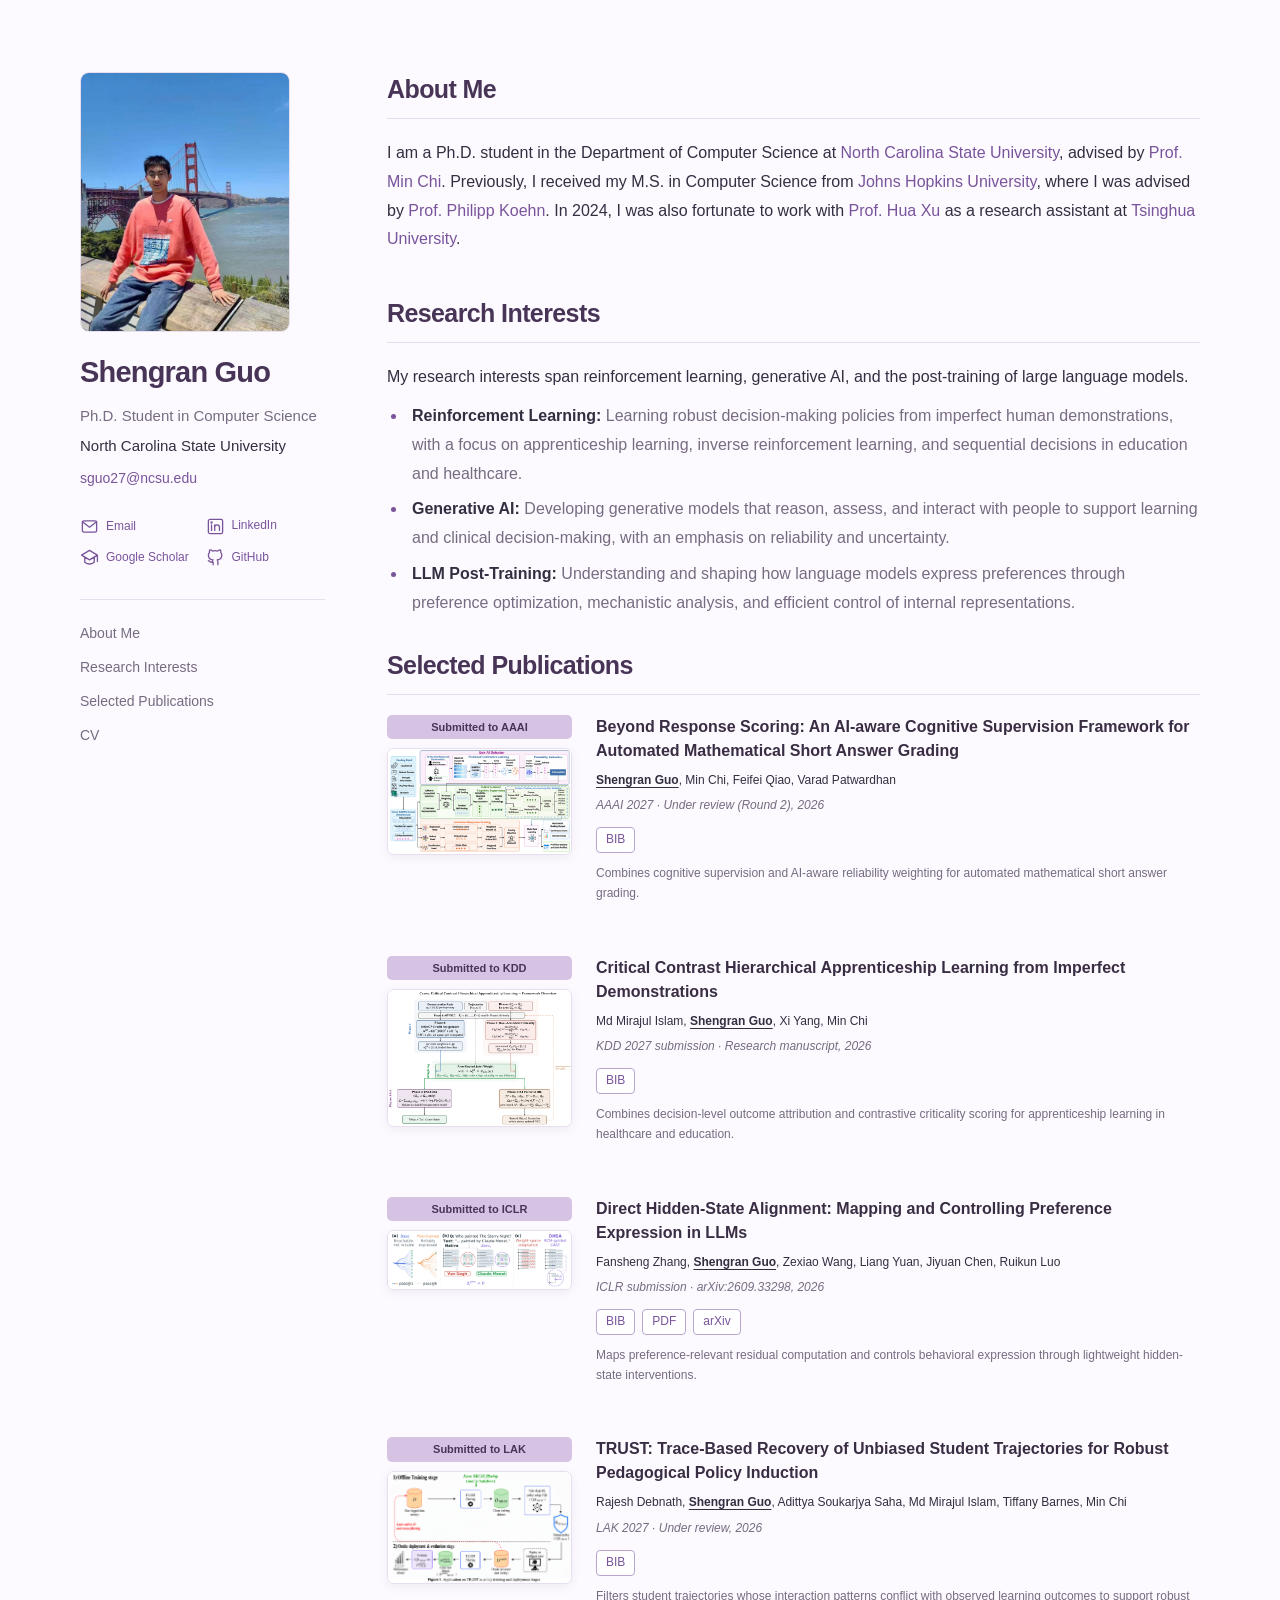
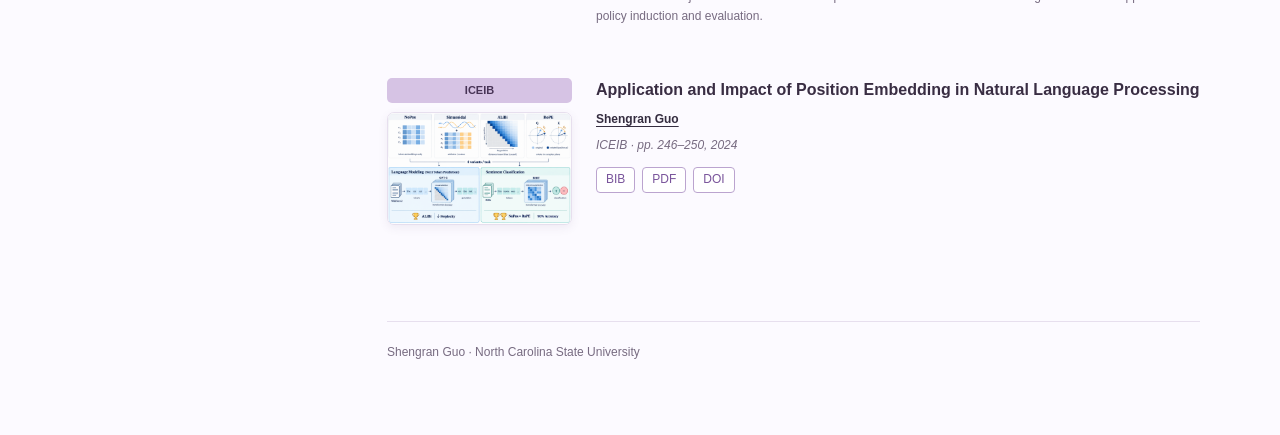
==== index.html @ 56483c33 "Add portrait and visible email to homepage and CV profile" ====
<!DOCTYPE html>
<html lang="en">
<head>
  <meta charset="UTF-8">
  <meta name="viewport" content="width=device-width, initial-scale=1">
  <meta name="description" content="Shengran Guo — Ph.D. student in Computer Science at North Carolina State University. Research in reinforcement learning, generative AI, and LLM post-training.">
  <title>Shengran Guo | NC State University</title>
  <link rel="canonical" href="https://guoshengran2022-ux.github.io/">
  <link rel="stylesheet" href="assets/style.css">
  <script src="assets/profile.js" defer></script>
</head>
<body>
  <a class="skip-link" href="#about">Skip to content</a>
  <div class="layout">
    <header class="profile">
      <img class="profile-photo" src="assets/shengran-guo.jpg" alt="Shengran Guo at the Golden Gate Bridge" width="210" height="260">
      <h1>Shengran Guo</h1>
      <p class="position">Ph.D. Student in Computer Science</p>
      <p class="affiliation"><a href="https://www.ncsu.edu/">North Carolina State University</a></p>
      <p class="profile-email"><a href="mailto:sguo27@ncsu.edu">sguo27@ncsu.edu</a></p>
      <div class="contacts" aria-label="Contact and academic profiles">
        <span class="contact pending" data-contact="email" aria-disabled="true" title="Email address to be added"><svg viewBox="0 0 24 24" aria-hidden="true"><rect x="3" y="5" width="18" height="14" rx="2"/><path d="m3 6 9 7 9-7"/></svg><span>Email</span></span>
        <span class="contact pending" data-contact="linkedin" aria-disabled="true" title="LinkedIn profile to be added"><svg viewBox="0 0 24 24" aria-hidden="true"><rect x="3" y="3" width="18" height="18" rx="2"/><path d="M7 10v7M11 17v-7m0 3c0-4 6-4 6 0v4"/><circle cx="7" cy="7" r=".65"/></svg><span>LinkedIn</span></span>
        <span class="contact pending" data-contact="scholar" aria-disabled="true" title="Google Scholar profile to be added"><svg viewBox="0 0 24 24" aria-hidden="true"><path d="m2 9 10-6 10 6-10 6L2 9Zm4 3v6c4 3 8 3 12 0v-6M22 9v8"/></svg><span>Google Scholar</span></span>
        <a class="contact" href="https://github.com/guoshengran2022-ux" aria-label="GitHub profile"><svg viewBox="0 0 24 24" aria-hidden="true"><path d="M9 21v-3c-4 1-4-2-6-2m12 5v-4c0-1-.3-1.8-1-2 3-.4 6-1.5 6-6 0-1.4-.5-2.5-1.4-3.4.2-.8.2-2-.3-3.1 0 0-1.1-.3-3.6 1.3a12 12 0 0 0-6.4 0C5.8 2.2 4.7 2.5 4.7 2.5c-.5 1.1-.5 2.3-.3 3.1C3.5 6.5 3 7.6 3 9c0 4.5 3 5.6 6 6-.7.2-1 1-1 2"/></svg><span>GitHub</span></a>
      </div>
      <nav aria-label="Main navigation"><a href="#about">About Me</a><a href="#research">Research Interests</a><a href="#publications">Selected Publications</a><a href="cv/">CV</a></nav>
    </header>
    <main id="main">
      <section id="about">
        <h2>About Me</h2>
        <p>I am a Ph.D. student in the Department of Computer Science at <a href="https://www.ncsu.edu/">North Carolina State University</a>, advised by <a href="https://csc.ncsu.edu/people/mchi/">Prof. Min Chi</a>.
        Previously, I received my M.S. in Computer Science from <a href="https://www.jhu.edu/">Johns Hopkins University</a>, where I was advised by <a href="https://engineering.jhu.edu/faculty/philipp-koehn/">Prof. Philipp Koehn</a>. In 2024, I was also fortunate to work with <a href="https://thu-xuhua.github.io/">Prof. Hua Xu</a> as a research assistant at <a href="https://www.tsinghua.edu.cn/en/">Tsinghua University</a>.</p>
      </section>
      <section id="research">
        <h2>Research Interests</h2>
        <p>My research interests span reinforcement learning, generative AI, and the post-training of large language models.</p>
        <ul class="research-list">
          <li><h3>Reinforcement Learning</h3><p>Learning robust decision-making policies from imperfect human demonstrations, with a focus on apprenticeship learning, inverse reinforcement learning, and sequential decisions in education and healthcare.</p></li>
          <li><h3>Generative AI</h3><p>Developing generative models that reason, assess, and interact with people to support learning and clinical decision-making, with an emphasis on reliability and uncertainty.</p></li>
          <li><h3>LLM Post-Training</h3><p>Understanding and shaping how language models express preferences through preference optimization, mechanistic analysis, and efficient control of internal representations.</p></li>
        </ul>
      </section>
      <section id="publications">
        <h2>Selected Publications</h2>
        <div id="publication-list" class="publications"><p class="empty-state">Publication details will be added soon.</p></div>
        <noscript><p>Please enable JavaScript to view the publication list.</p></noscript>
      </section>
      <footer>Shengran Guo · North Carolina State University</footer>
    </main>
  </div>
</body>
</html>
---- assets/style.css ----
:root{color-scheme:light;--ink:#273444;--muted:#647181;--blue:#17649a;--line:#e5e9ed;--accent:#c32128}*{box-sizing:border-box}html{scroll-behavior:smooth;scroll-padding-top:35px}body{margin:0;background:#fff;color:var(--ink);font:16px/1.8 -apple-system,BlinkMacSystemFont,"Segoe UI",Arial,sans-serif}a{color:var(--blue);text-decoration:none}a:hover{text-decoration:underline}a:focus-visible,summary:focus-visible{outline:3px solid var(--blue);outline-offset:5px}.layout{max-width:1100px;margin:72px auto;padding:0 40px;display:grid;grid-template-columns:250px minmax(0,1fr);gap:76px}.profile{align-self:start;position:sticky;top:54px}.wordmark{display:inline-block;font-size:44px;font-weight:750;letter-spacing:-3px;line-height:1.2;color:#25394b;margin-bottom:24px}.wordmark span{color:var(--accent)}.wordmark:hover{text-decoration:none}h1{font-size:29px;letter-spacing:-.8px;line-height:1.25;margin:0 0 14px;color:#1b3045}.position{font-size:15px;line-height:1.6;margin:0 0 6px;color:var(--muted)}.affiliation{font-size:15px;line-height:1.65;margin:0}.affiliation a{color:var(--ink)}.contacts{display:grid;grid-template-columns:1fr 1fr;gap:10px 6px;margin:26px 0 30px}.contact{display:flex;align-items:center;gap:7px;font-size:12px;white-space:nowrap}.contact svg{width:19px;height:19px;flex-shrink:0;fill:none;stroke:currentColor;stroke-width:1.65;stroke-linecap:round;stroke-linejoin:round}.pending{color:#77838e;cursor:default}nav{border-top:1px solid var(--line);padding-top:21px;display:grid;gap:9px}nav a{font-size:14px;color:var(--muted)}nav a:hover{color:var(--blue)}section{margin-bottom:42px;scroll-margin-top:36px}h2{font-size:25px;line-height:1.4;font-weight:650;letter-spacing:-.6px;color:#1b3045;margin:0 0 20px;padding-bottom:11px;border-bottom:1px solid var(--line)}p{margin:0 0 16px}.research-list{padding-left:20px;margin:22px 0 0}.research-list li{padding-left:5px;margin-bottom:16px}.research-list li::marker{color:var(--blue)}h3{font-size:16px;line-height:1.6;margin:0;font-weight:650}.research-list p{font-size:15px;color:var(--muted);margin:3px 0 0}.publication{display:grid;grid-template-columns:175px minmax(0,1fr);gap:22px;padding:23px 0;border-bottom:1px solid var(--line)}.publication:first-child{padding-top:0}.paper-visual{position:relative;align-self:start}.paper-visual img{width:100%;height:125px;object-fit:contain;border:1px solid var(--line);border-radius:5px;background:#fff}.venue-badge{display:inline-block;font-size:11px;font-weight:700;color:var(--blue);background:#edf5fa;border-radius:3px;padding:2px 8px;margin-bottom:8px}.paper-title{font-size:17px;line-height:1.5;margin:0 0 7px;font-weight:650}.authors,.venue{font-size:13px;line-height:1.7;margin:0 0 5px}.venue{color:var(--muted);font-style:italic}.paper-links{display:flex;flex-wrap:wrap;gap:7px;margin-top:10px}.paper-links a,.paper-details summary{font-size:12px;border:1px solid #b8cad8;border-radius:4px;padding:1px 9px;color:var(--blue);cursor:pointer;list-style:none}.paper-links a:hover{background:#edf5fa;text-decoration:none}.paper-details{margin-top:9px}.paper-details summary{display:inline-block}.paper-details pre{font:12px/1.6 monospace;background:#f5f7f9;padding:14px;white-space:pre-wrap;overflow-wrap:anywhere}.paper-abstract{font-size:14px;margin-top:12px}.empty-state{color:var(--muted);font-size:14px}footer{font-size:12px;color:var(--muted);border-top:1px solid var(--line);padding-top:20px;margin-top:60px}.skip-link{position:absolute;left:12px;top:-100px;background:white;padding:8px;z-index:1}.skip-link:focus{top:12px}@media(max-width:850px){.layout{gap:38px;padding:0 28px;grid-template-columns:220px minmax(0,1fr)}.publication{grid-template-columns:1fr}.paper-visual{max-width:250px}}@media(max-width:640px){.layout{display:block;margin:32px auto;padding:0 24px}.profile{position:static;margin-bottom:38px}.wordmark{margin-bottom:14px;font-size:36px}h1{font-size:30px}.contacts{display:flex;flex-wrap:wrap;gap:16px;margin:21px 0}nav{display:flex;flex-wrap:wrap;gap:8px 20px;padding-top:17px}h2{font-size:23px}section{margin-bottom:34px}.publication{grid-template-columns:1fr}.paper-visual{max-width:100%}.paper-visual img{height:auto;max-height:210px}footer{margin-top:42px}}@media(prefers-reduced-motion:reduce){html{scroll-behavior:auto}}

/* Soft lavender palette and compact academic layout. */
:root{--ink:#352d40;--muted:#776b81;--blue:#79549b;--line:#e7dfee;--accent:#a17bbe}
body{background:#fcfaff}.wordmark,h1,h2{color:#483456}.wordmark span{color:#ad88c6}
.layout{max-width:1200px;grid-template-columns:245px minmax(0,1fr);gap:62px}
#research>p{margin-bottom:10px}.research-list{margin-top:8px}.research-list li{margin-bottom:7px}.research-list h3,.research-list p{display:inline;font-size:16px;line-height:1.8}.research-list h3::after{content:': ';}.research-list p{margin:0}#research{margin-bottom:30px}
.publication{grid-template-columns:185px minmax(0,1fr);gap:24px;padding:26px 0;border-bottom:0}
.venue-badge{display:block;text-align:center;background:#d6c3e4;color:#483456;margin-bottom:9px;padding:3px 7px;border-radius:5px;font-size:11px;line-height:1.7}
.paper-visual img{height:auto;aspect-ratio:12/7;border:1px solid #e7dfee;border-radius:7px;box-shadow:0 3px 10px #59416f14;background:#f2edf8}
.paper-title{font-size:16px;color:#392d43}.paper-title a{color:inherit}.authors{font-size:12px}.authors strong{text-decoration:underline;text-underline-offset:3px}.venue{font-size:12px}.paper-summary{font-size:12px;line-height:1.65;color:var(--muted);margin:9px 0 0}.paper-links a,.paper-details summary{border-color:#bba4cf;background:#fff}.paper-links a:hover{background:#efe6f6}.paper-details pre{background:#f2edf8}.paper-details summary{font-size:11px}
@media(max-width:850px){.layout{grid-template-columns:210px minmax(0,1fr);gap:32px}.publication{grid-template-columns:1fr}.paper-visual{width:185px}}
@media(max-width:640px){.layout{display:block}.publication{grid-template-columns:1fr;gap:15px}.paper-visual{width:min(260px,100%)}.research-list li{margin-bottom:8px}}

/* Preserve complete paper figures regardless of their aspect ratio. */
.paper-visual img{aspect-ratio:auto;height:auto;max-height:none;object-fit:contain;background:#fff}
.paper-visual{max-width:100%}

/* Keep publication actions on one shared row. */
.paper-links{flex-wrap:nowrap;align-items:center;gap:7px;overflow-x:auto;padding:2px 0}
.paper-links a,.bib-button{flex:none;white-space:nowrap;font:12px/1.8 -apple-system,BlinkMacSystemFont,"Segoe UI",Arial,sans-serif;border:1px solid #bba4cf;border-radius:4px;padding:1px 9px;color:var(--blue);background:#fff;cursor:pointer}
.bib-button:hover{background:#efe6f6}.bib-button:focus-visible{outline:3px solid var(--blue);outline-offset:3px}
.bibtex-panel{font:12px/1.6 monospace;background:#f2edf8;padding:14px;white-space:pre-wrap;overflow-wrap:anywhere;margin:10px 0}

.email-toggle{border:0;background:none;padding:0;color:var(--blue);font-family:inherit;text-align:left;cursor:pointer}
.email-toggle:hover{text-decoration:underline}.email-toggle:focus-visible{outline:3px solid var(--blue);outline-offset:4px}
.email-panel{margin:-12px 0 24px;padding:12px;border:1px solid var(--line);border-radius:6px;background:#f2edf8;font-size:13px;overflow-wrap:anywhere}
.email-panel>a:first-child{display:block;margin-bottom:8px;user-select:all}
.email-panel button{font:inherit;color:var(--blue);background:white;border:1px solid #bba4cf;border-radius:4px;padding:2px 8px;margin-right:10px;cursor:pointer}
.email-panel [role=status]{display:block;font-size:12px;margin-top:5px}

.cv-page .layout{max-width:1400px;grid-template-columns:245px minmax(0,1fr)}
.cv-heading{display:flex;align-items:center;justify-content:space-between;gap:20px;border-bottom:1px solid var(--line);margin-bottom:16px;padding-bottom:12px}
.cv-heading h2{border:0;margin:0;padding:0}.cv-download{border:1px solid #bba4cf;border-radius:4px;padding:4px 12px;font-size:13px;white-space:nowrap;background:#fff}.cv-open{font-size:13px}
.cv-document{display:block;width:100%;height:1100px;height:85vh;min-height:600px;border:1px solid var(--line);border-radius:5px;background:#fff}
nav [aria-current=page]{color:var(--blue);font-weight:650}
@media(max-width:850px){.cv-page .layout{grid-template-columns:210px minmax(0,1fr)}}
@media(max-width:640px){.cv-page .layout{display:block}.cv-document{min-height:500px;height:75vh}}

.profile-photo{display:block;width:210px;height:260px;max-width:100%;object-fit:cover;object-position:50% 53%;border-radius:9px;margin:0 0 22px;border:1px solid var(--line)}
.profile-email{font-size:14px;margin:8px 0 0;line-height:1.6}
@media(max-width:640px){.profile-photo{width:180px;height:220px;margin-bottom:18px}}
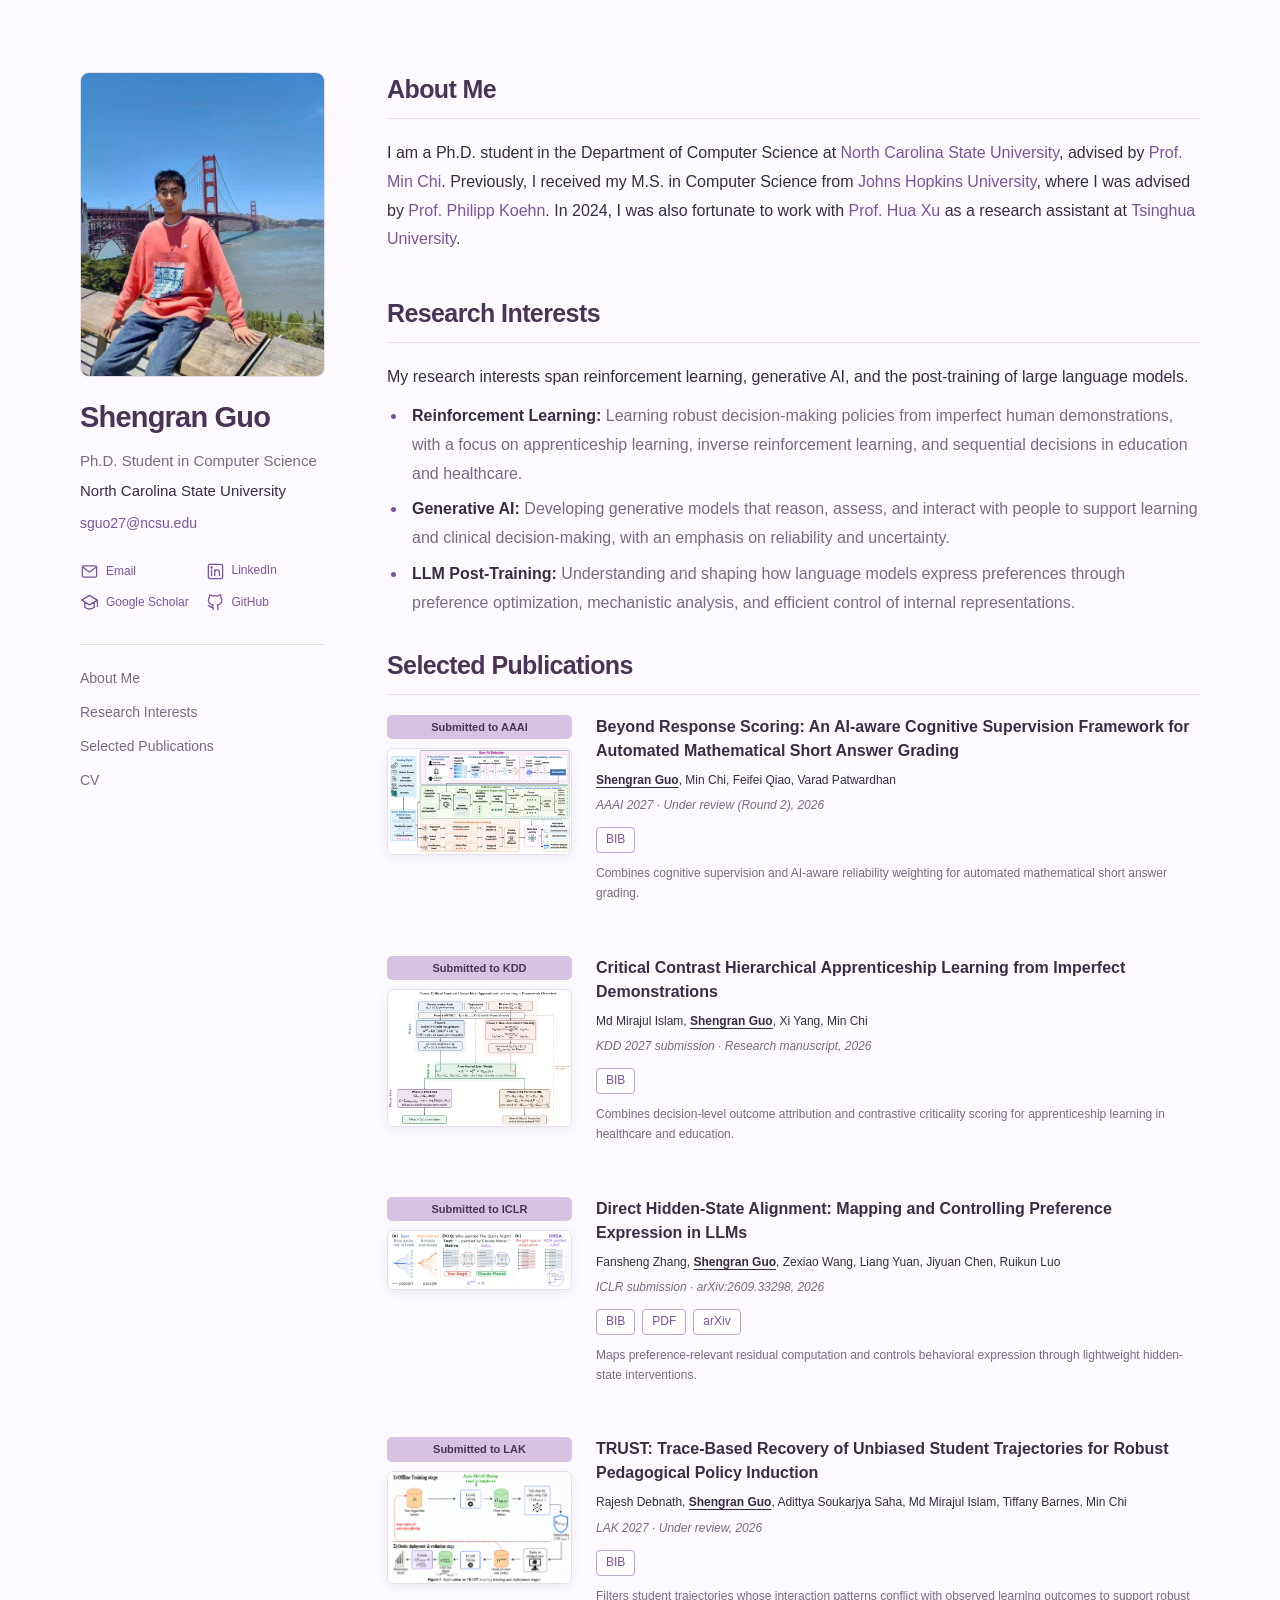
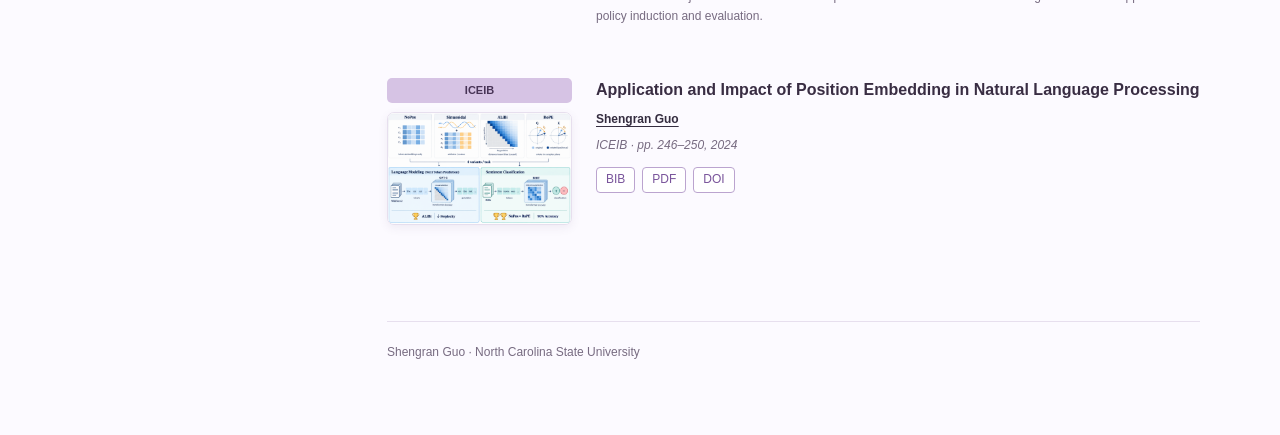
==== commit 6a24776c: "Enlarge profile portrait on homepage and CV" ====
--- a/index.html
+++ b/index.html
@@ -13,7 +13,7 @@
   <a class="skip-link" href="#about">Skip to content</a>
   <div class="layout">
     <header class="profile">
-      <img class="profile-photo" src="assets/shengran-guo.jpg" alt="Shengran Guo at the Golden Gate Bridge" width="210" height="260">
+      <img class="profile-photo" src="assets/shengran-guo.jpg" alt="Shengran Guo at the Golden Gate Bridge" width="245" height="305">
       <h1>Shengran Guo</h1>
       <p class="position">Ph.D. Student in Computer Science</p>
       <p class="affiliation"><a href="https://www.ncsu.edu/">North Carolina State University</a></p>
--- a/assets/style.css
+++ b/assets/style.css
@@ -37,6 +37,6 @@
 @media(max-width:850px){.cv-page .layout{grid-template-columns:210px minmax(0,1fr)}}
 @media(max-width:640px){.cv-page .layout{display:block}.cv-document{min-height:500px;height:75vh}}
 
-.profile-photo{display:block;width:210px;height:260px;max-width:100%;object-fit:cover;object-position:50% 53%;border-radius:9px;margin:0 0 22px;border:1px solid var(--line)}
+.profile-photo{display:block;width:245px;height:305px;max-width:100%;object-fit:cover;object-position:50% 53%;border-radius:9px;margin:0 0 22px;border:1px solid var(--line)}
 .profile-email{font-size:14px;margin:8px 0 0;line-height:1.6}
-@media(max-width:640px){.profile-photo{width:180px;height:220px;margin-bottom:18px}}
+@media(max-width:640px){.profile-photo{width:220px;height:275px;margin-bottom:18px}}
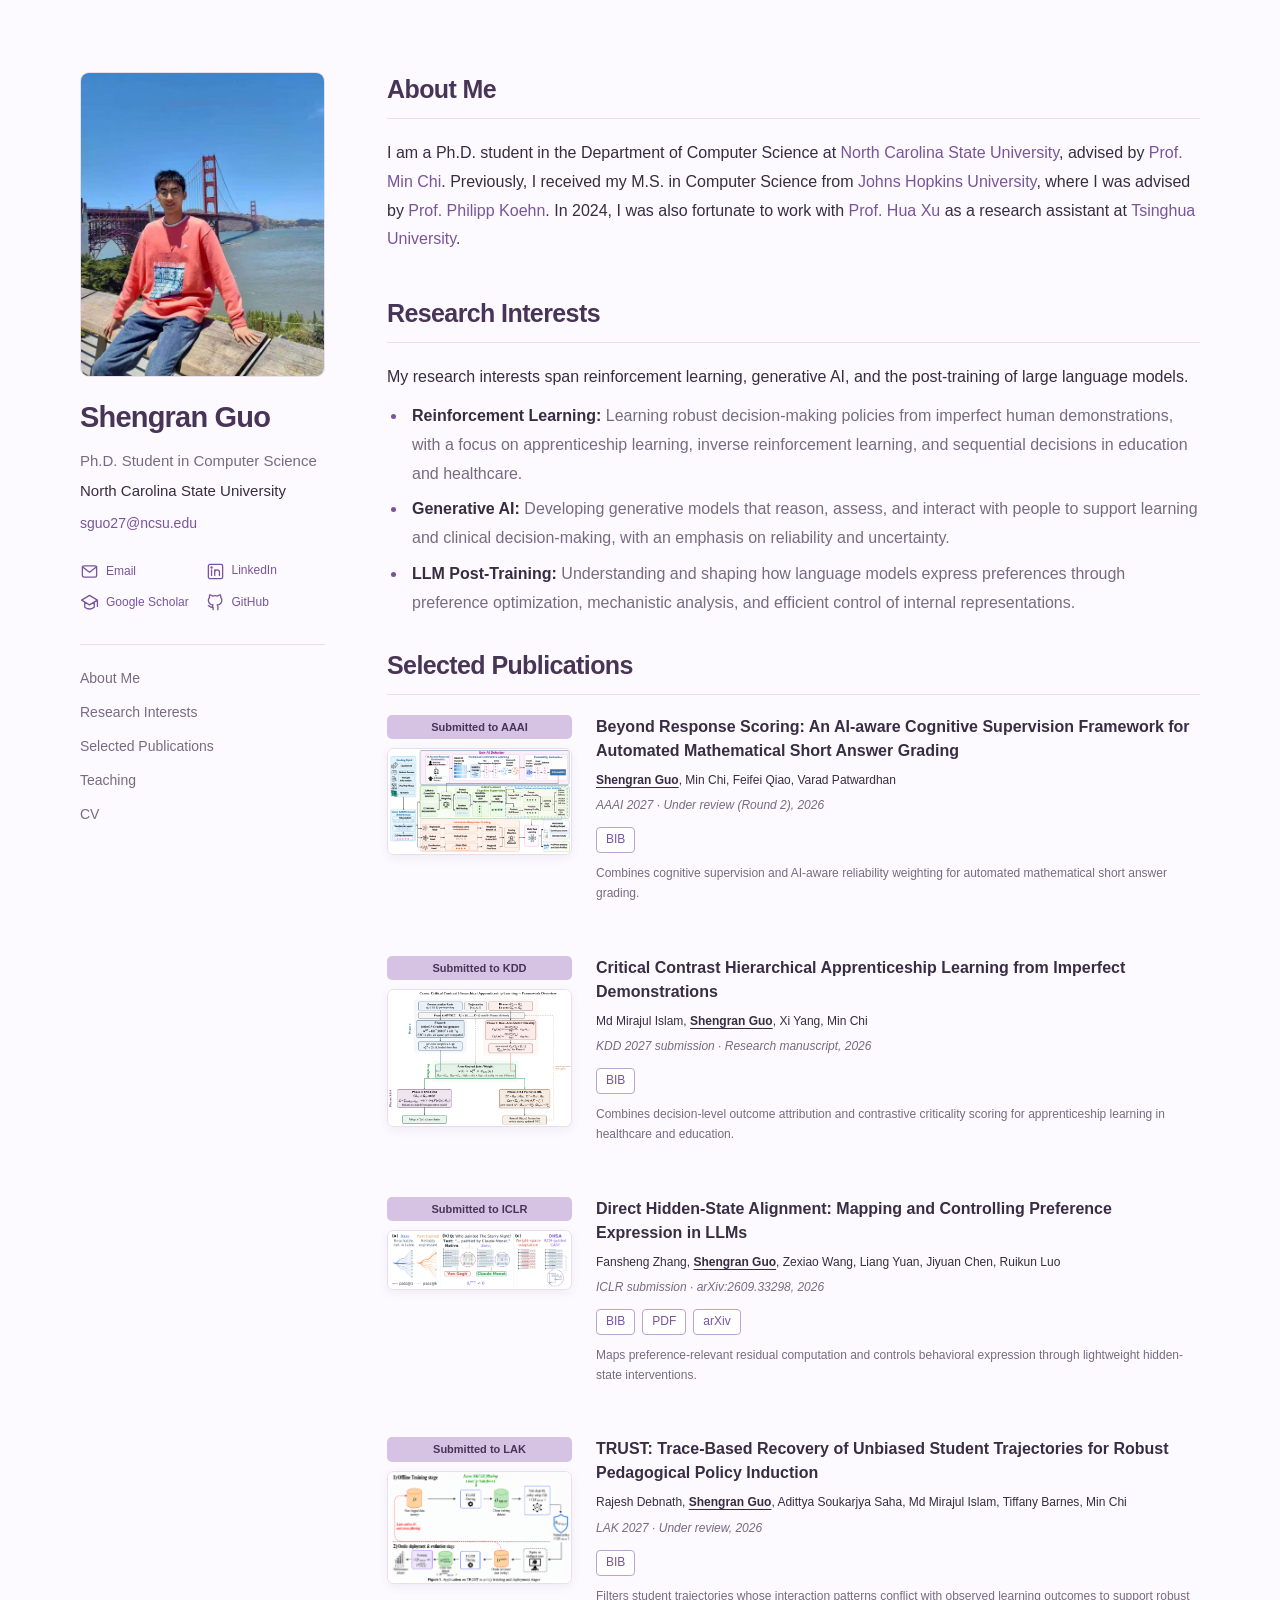
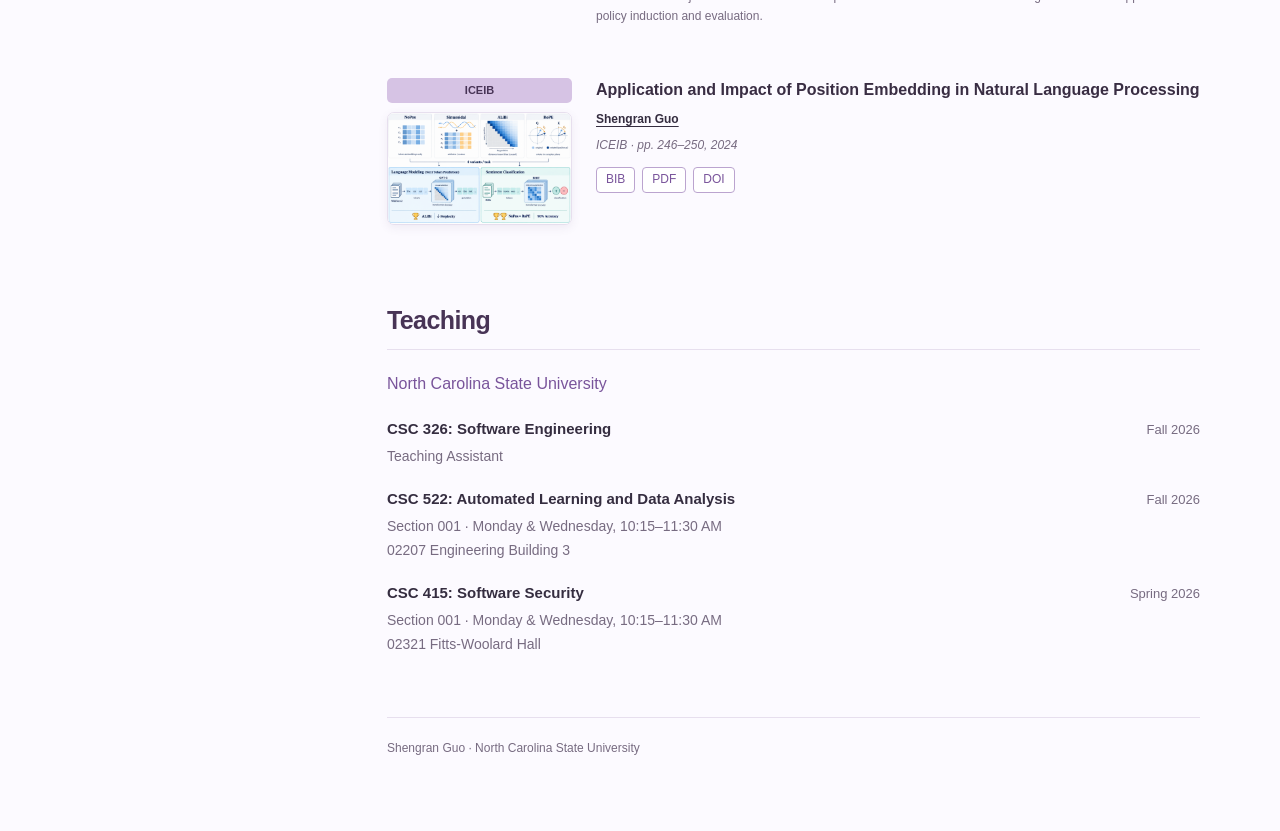
==== commit 697e861b: "Add NC State teaching section and navigation" ====
--- a/index.html
+++ b/index.html
@@ -24,7 +24,7 @@
         <span class="contact pending" data-contact="scholar" aria-disabled="true" title="Google Scholar profile to be added"><svg viewBox="0 0 24 24" aria-hidden="true"><path d="m2 9 10-6 10 6-10 6L2 9Zm4 3v6c4 3 8 3 12 0v-6M22 9v8"/></svg><span>Google Scholar</span></span>
         <a class="contact" href="https://github.com/guoshengran2022-ux" aria-label="GitHub profile"><svg viewBox="0 0 24 24" aria-hidden="true"><path d="M9 21v-3c-4 1-4-2-6-2m12 5v-4c0-1-.3-1.8-1-2 3-.4 6-1.5 6-6 0-1.4-.5-2.5-1.4-3.4.2-.8.2-2-.3-3.1 0 0-1.1-.3-3.6 1.3a12 12 0 0 0-6.4 0C5.8 2.2 4.7 2.5 4.7 2.5c-.5 1.1-.5 2.3-.3 3.1C3.5 6.5 3 7.6 3 9c0 4.5 3 5.6 6 6-.7.2-1 1-1 2"/></svg><span>GitHub</span></a>
       </div>
-      <nav aria-label="Main navigation"><a href="#about">About Me</a><a href="#research">Research Interests</a><a href="#publications">Selected Publications</a><a href="cv/">CV</a></nav>
+      <nav aria-label="Main navigation"><a href="#about">About Me</a><a href="#research">Research Interests</a><a href="#publications">Selected Publications</a><a href="#teaching">Teaching</a><a href="cv/">CV</a></nav>
     </header>
     <main id="main">
       <section id="about">
@@ -46,6 +46,22 @@
         <div id="publication-list" class="publications"><p class="empty-state">Publication details will be added soon.</p></div>
         <noscript><p>Please enable JavaScript to view the publication list.</p></noscript>
       </section>
+      <section id="teaching">
+        <h2>Teaching</h2>
+        <p class="teaching-university"><a href="https://www.ncsu.edu/">North Carolina State University</a></p>
+        <div class="teaching-entry">
+          <div class="teaching-heading"><h3>CSC 326: Software Engineering</h3><span>Fall 2026</span></div>
+          <p>Teaching Assistant</p>
+        </div>
+        <div class="teaching-entry">
+          <div class="teaching-heading"><h3>CSC 522: Automated Learning and Data Analysis</h3><span>Fall 2026</span></div>
+          <p>Section 001 · Monday &amp; Wednesday, 10:15–11:30 AM<br>02207 Engineering Building 3</p>
+        </div>
+        <div class="teaching-entry">
+          <div class="teaching-heading"><h3>CSC 415: Software Security</h3><span>Spring 2026</span></div>
+          <p>Section 001 · Monday &amp; Wednesday, 10:15–11:30 AM<br>02321 Fitts-Woolard Hall</p>
+        </div>
+      </section>
       <footer>Shengran Guo · North Carolina State University</footer>
     </main>
   </div>
--- a/assets/style.css
+++ b/assets/style.css
@@ -40,3 +40,6 @@
 .profile-photo{display:block;width:245px;height:305px;max-width:100%;object-fit:cover;object-position:50% 53%;border-radius:9px;margin:0 0 22px;border:1px solid var(--line)}
 .profile-email{font-size:14px;margin:8px 0 0;line-height:1.6}
 @media(max-width:640px){.profile-photo{width:220px;height:275px;margin-bottom:18px}}
+
+.teaching-university{margin-bottom:18px}.teaching-entry{margin-bottom:18px}.teaching-heading{display:flex;justify-content:space-between;align-items:baseline;gap:12px}.teaching-heading h3{font-size:15px;line-height:1.6}.teaching-heading>span{font-size:13px;color:var(--muted);white-space:nowrap}.teaching-entry p{font-size:14px;color:var(--muted);line-height:1.7;margin:4px 0 0}
+@media(max-width:640px){.teaching-heading{display:block}.teaching-heading>span{display:block;margin-top:2px}}
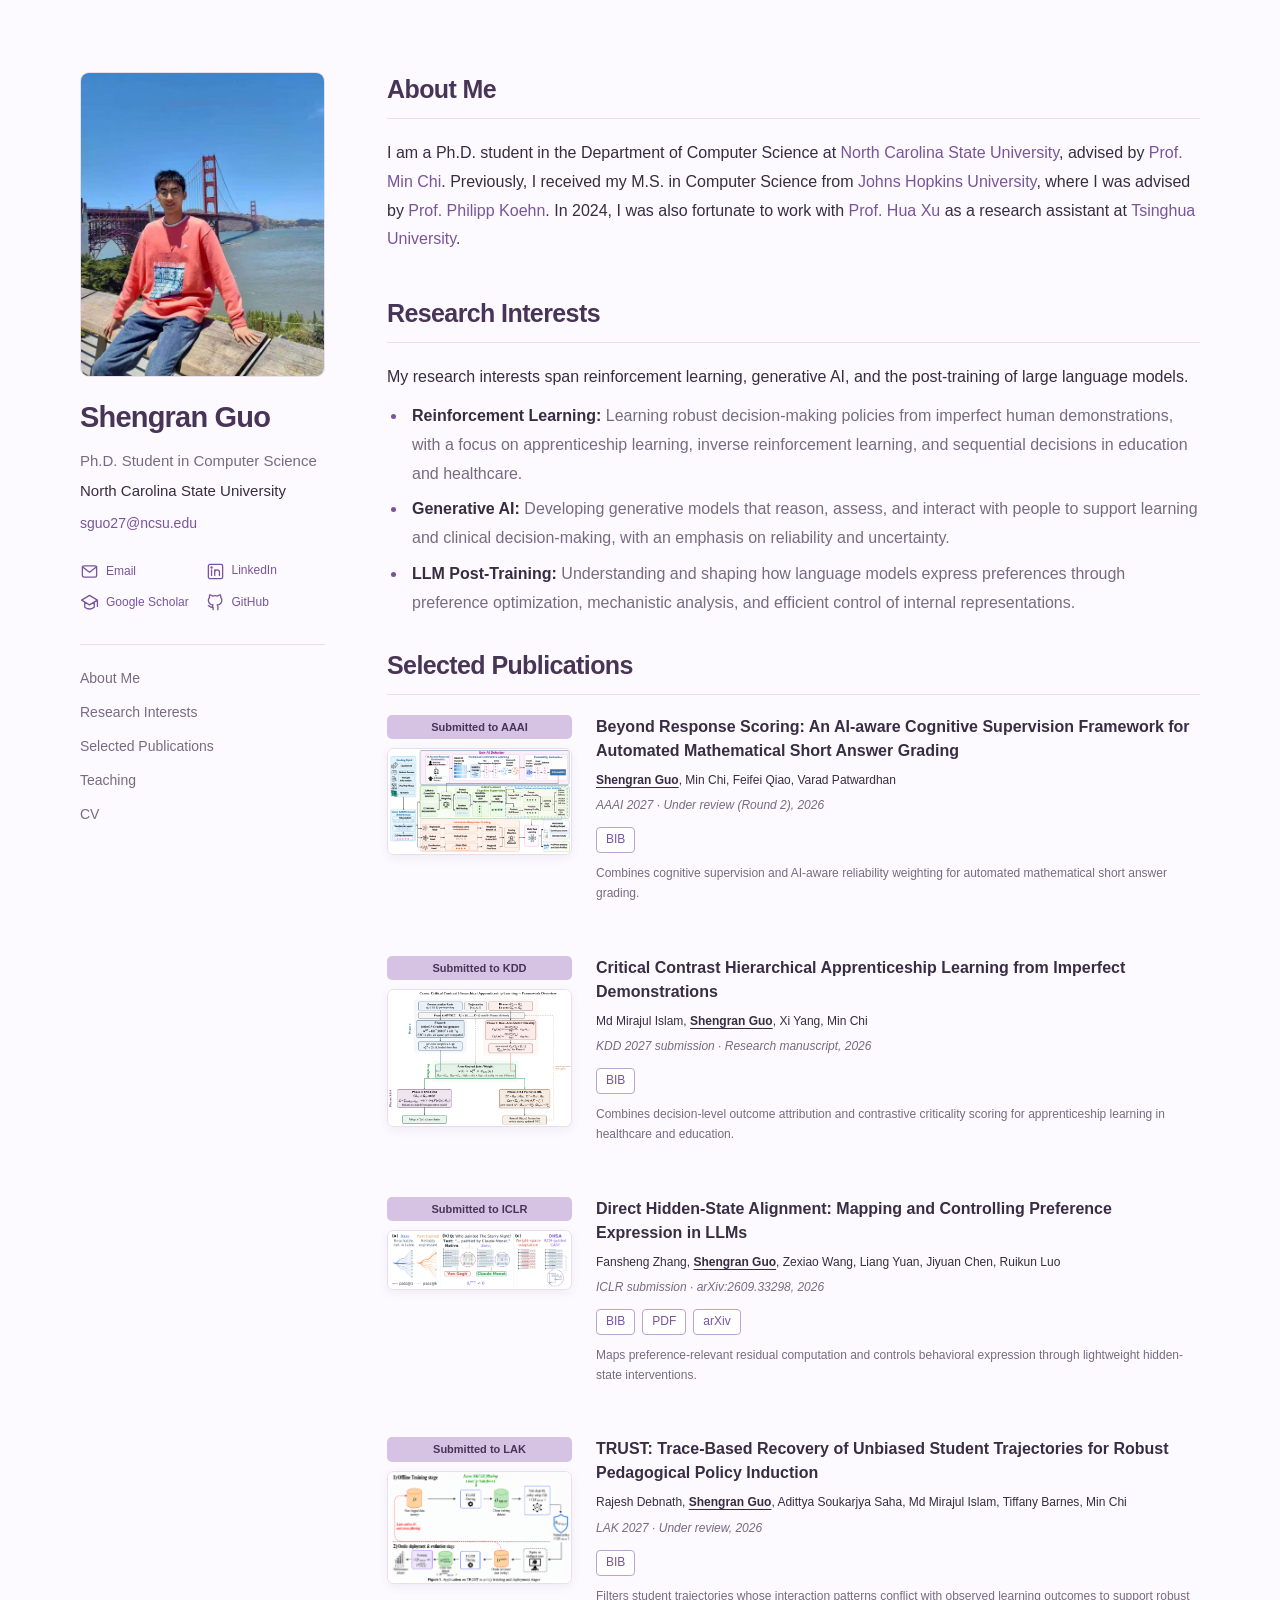
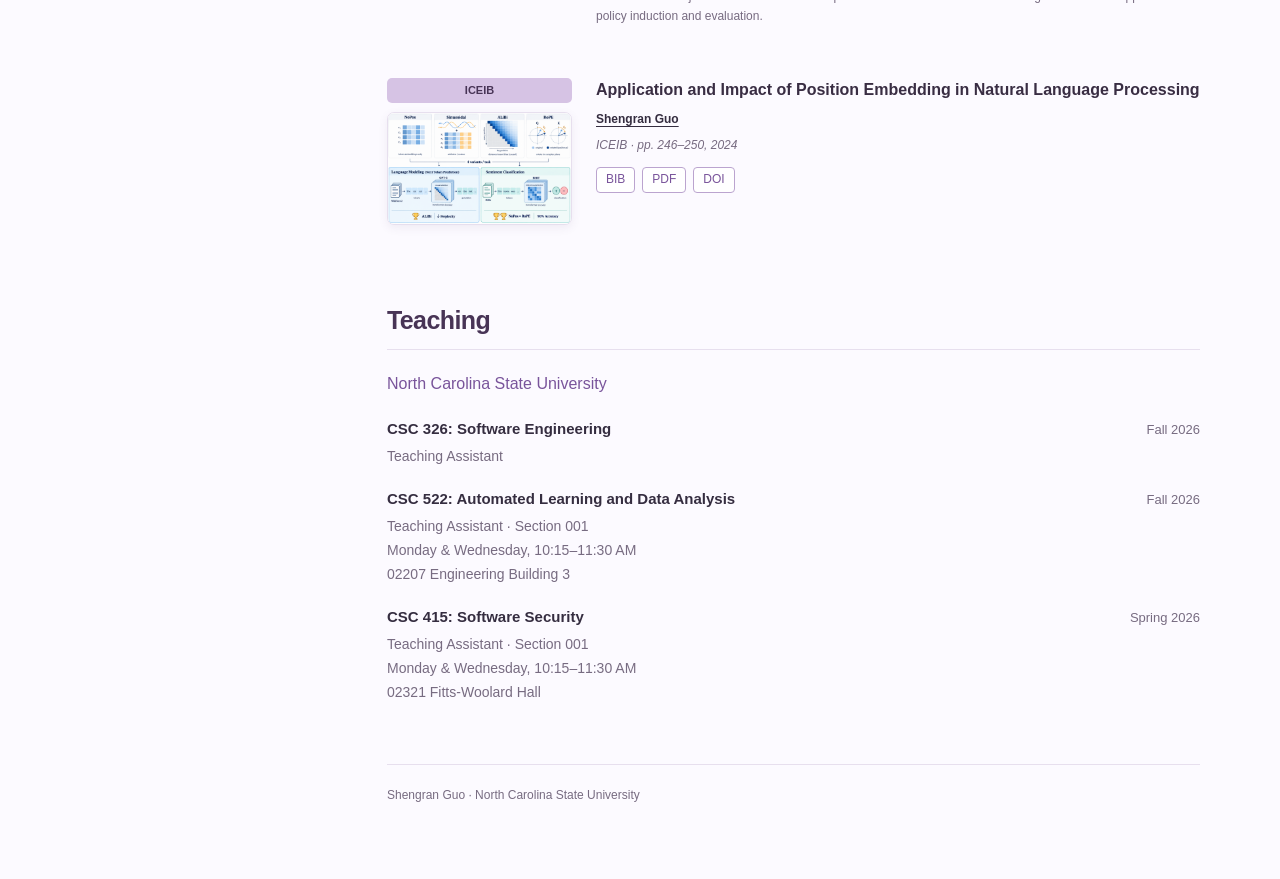
==== commit 58e7c31a: "Label all three teaching entries as Teaching Assistant" ====
--- a/index.html
+++ b/index.html
@@ -55,11 +55,11 @@
         </div>
         <div class="teaching-entry">
           <div class="teaching-heading"><h3>CSC 522: Automated Learning and Data Analysis</h3><span>Fall 2026</span></div>
-          <p>Section 001 · Monday &amp; Wednesday, 10:15–11:30 AM<br>02207 Engineering Building 3</p>
+          <p>Teaching Assistant · Section 001<br>Monday &amp; Wednesday, 10:15–11:30 AM<br>02207 Engineering Building 3</p>
         </div>
         <div class="teaching-entry">
           <div class="teaching-heading"><h3>CSC 415: Software Security</h3><span>Spring 2026</span></div>
-          <p>Section 001 · Monday &amp; Wednesday, 10:15–11:30 AM<br>02321 Fitts-Woolard Hall</p>
+          <p>Teaching Assistant · Section 001<br>Monday &amp; Wednesday, 10:15–11:30 AM<br>02321 Fitts-Woolard Hall</p>
         </div>
       </section>
       <footer>Shengran Guo · North Carolina State University</footer>
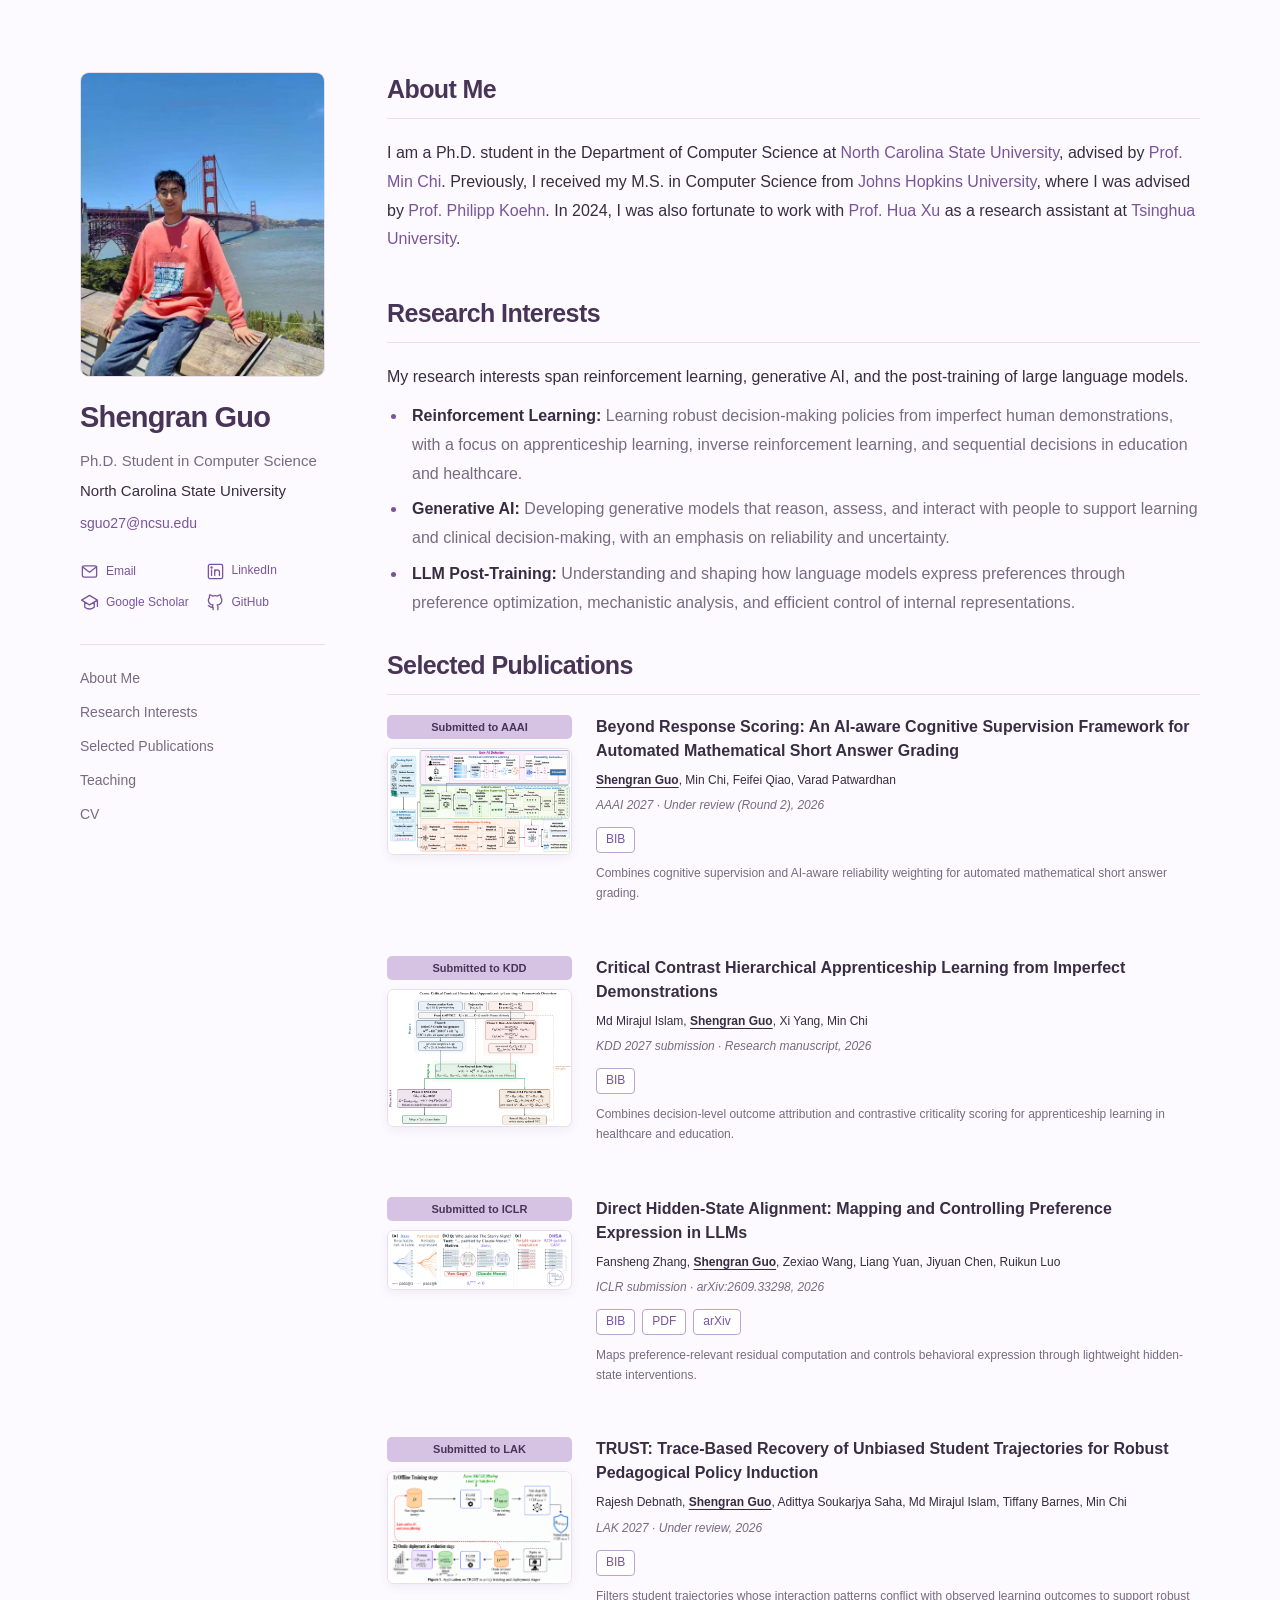
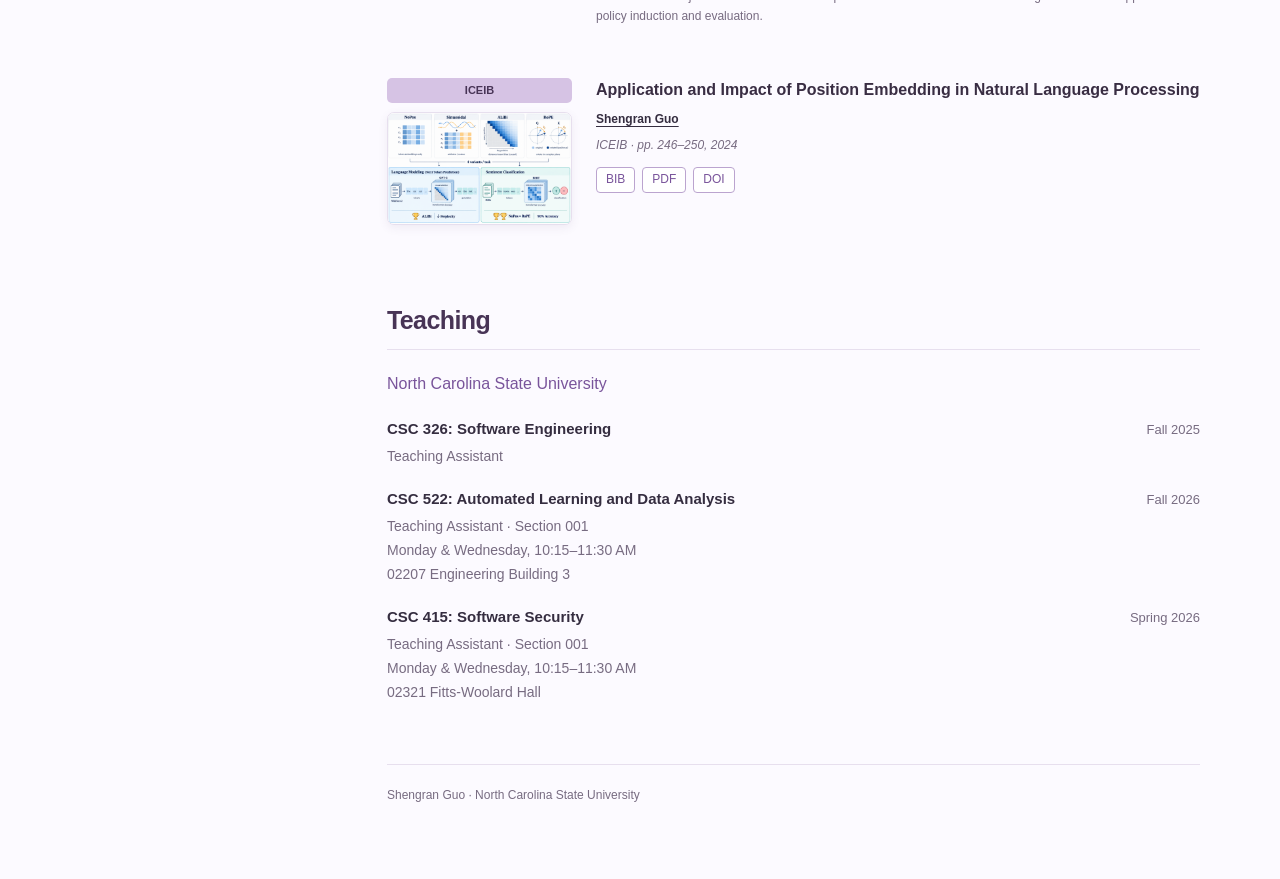
==== commit ed048d74: "Correct CSC 326 teaching term to Fall 2025" ====
--- a/index.html
+++ b/index.html
@@ -50,7 +50,7 @@
         <h2>Teaching</h2>
         <p class="teaching-university"><a href="https://www.ncsu.edu/">North Carolina State University</a></p>
         <div class="teaching-entry">
-          <div class="teaching-heading"><h3>CSC 326: Software Engineering</h3><span>Fall 2026</span></div>
+          <div class="teaching-heading"><h3>CSC 326: Software Engineering</h3><span>Fall 2025</span></div>
           <p>Teaching Assistant</p>
         </div>
         <div class="teaching-entry">
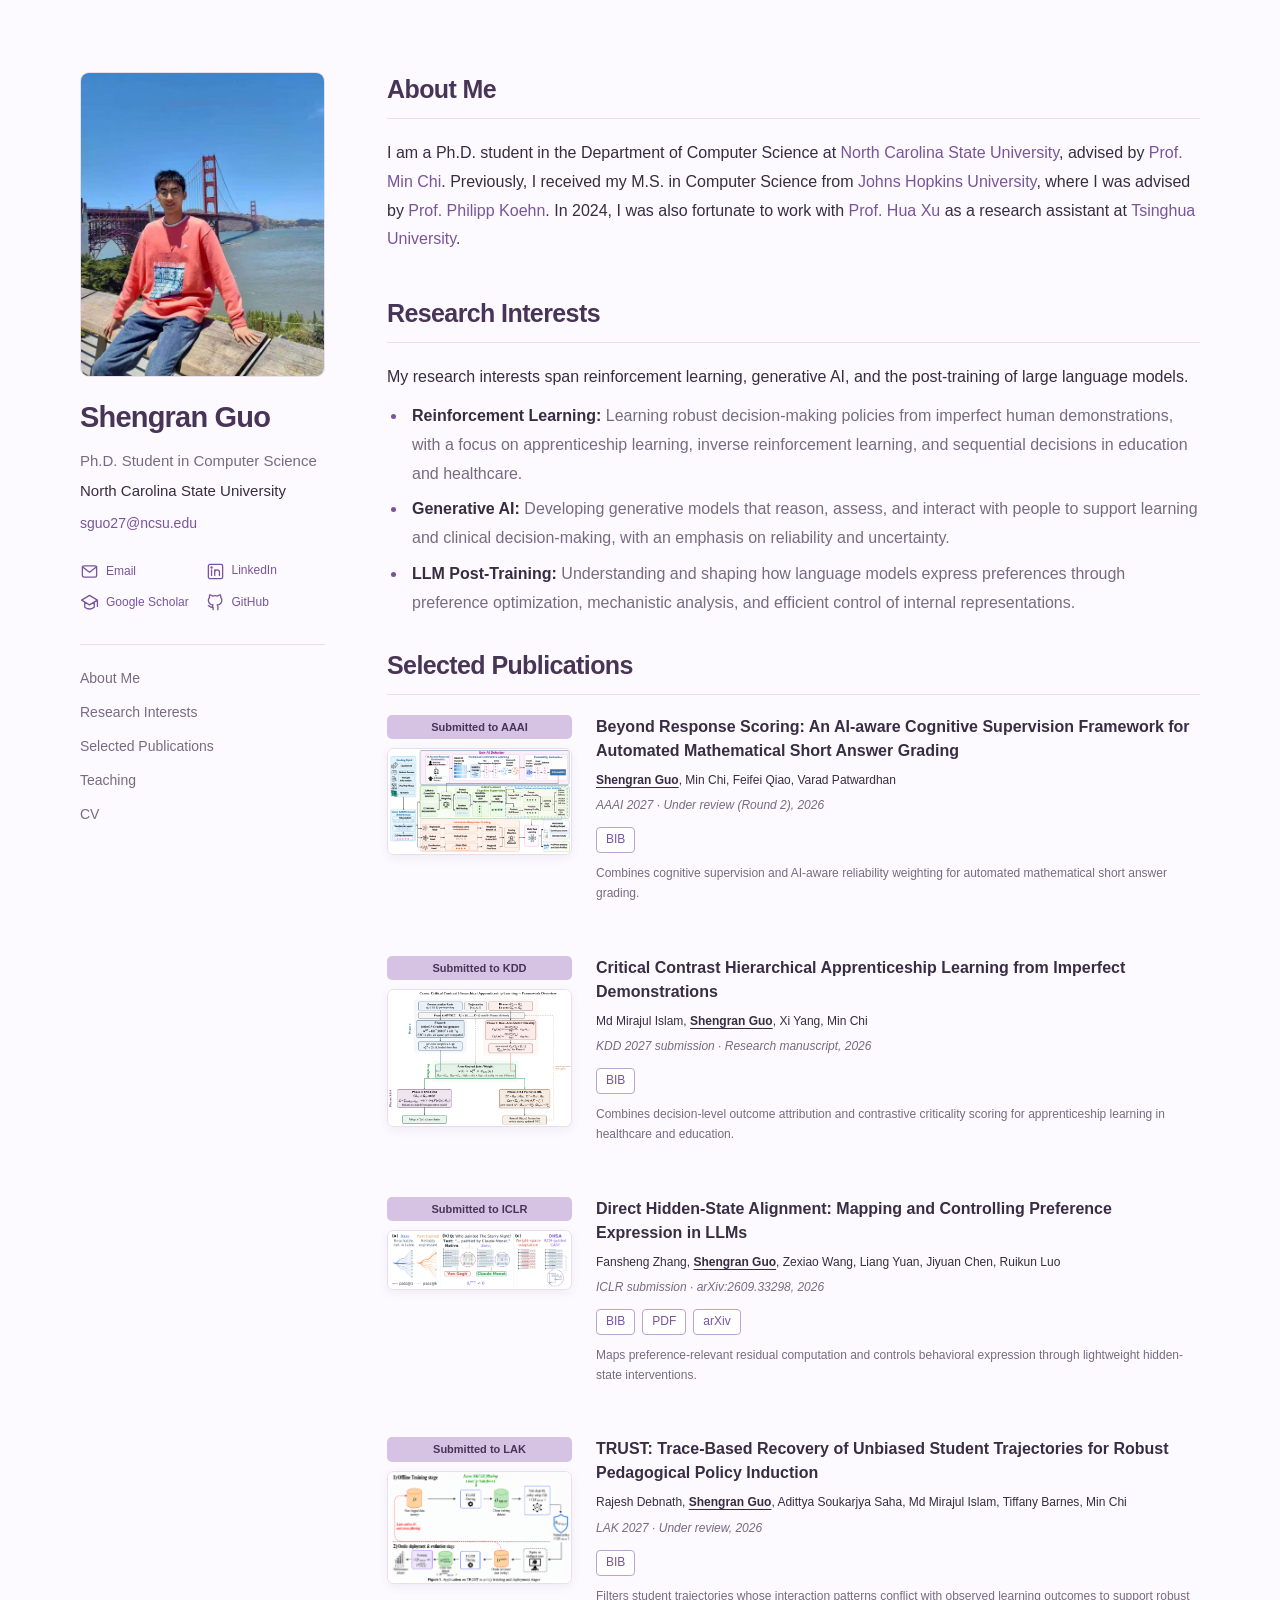
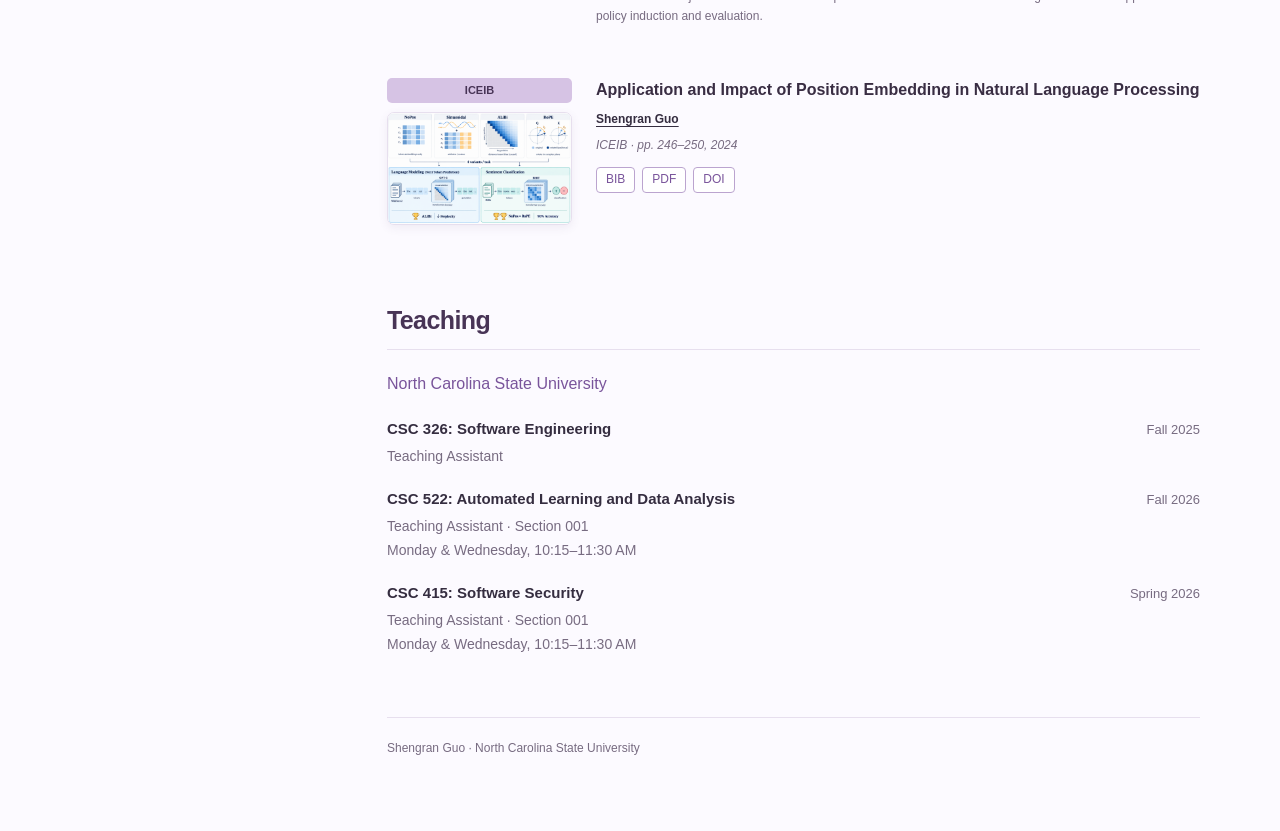
==== commit 6eca71f3: "Remove room locations from teaching entries" ====
--- a/index.html
+++ b/index.html
@@ -55,11 +55,11 @@
         </div>
         <div class="teaching-entry">
           <div class="teaching-heading"><h3>CSC 522: Automated Learning and Data Analysis</h3><span>Fall 2026</span></div>
-          <p>Teaching Assistant · Section 001<br>Monday &amp; Wednesday, 10:15–11:30 AM<br>02207 Engineering Building 3</p>
+          <p>Teaching Assistant · Section 001<br>Monday &amp; Wednesday, 10:15–11:30 AM</p>
         </div>
         <div class="teaching-entry">
           <div class="teaching-heading"><h3>CSC 415: Software Security</h3><span>Spring 2026</span></div>
-          <p>Teaching Assistant · Section 001<br>Monday &amp; Wednesday, 10:15–11:30 AM<br>02321 Fitts-Woolard Hall</p>
+          <p>Teaching Assistant · Section 001<br>Monday &amp; Wednesday, 10:15–11:30 AM</p>
         </div>
       </section>
       <footer>Shengran Guo · North Carolina State University</footer>
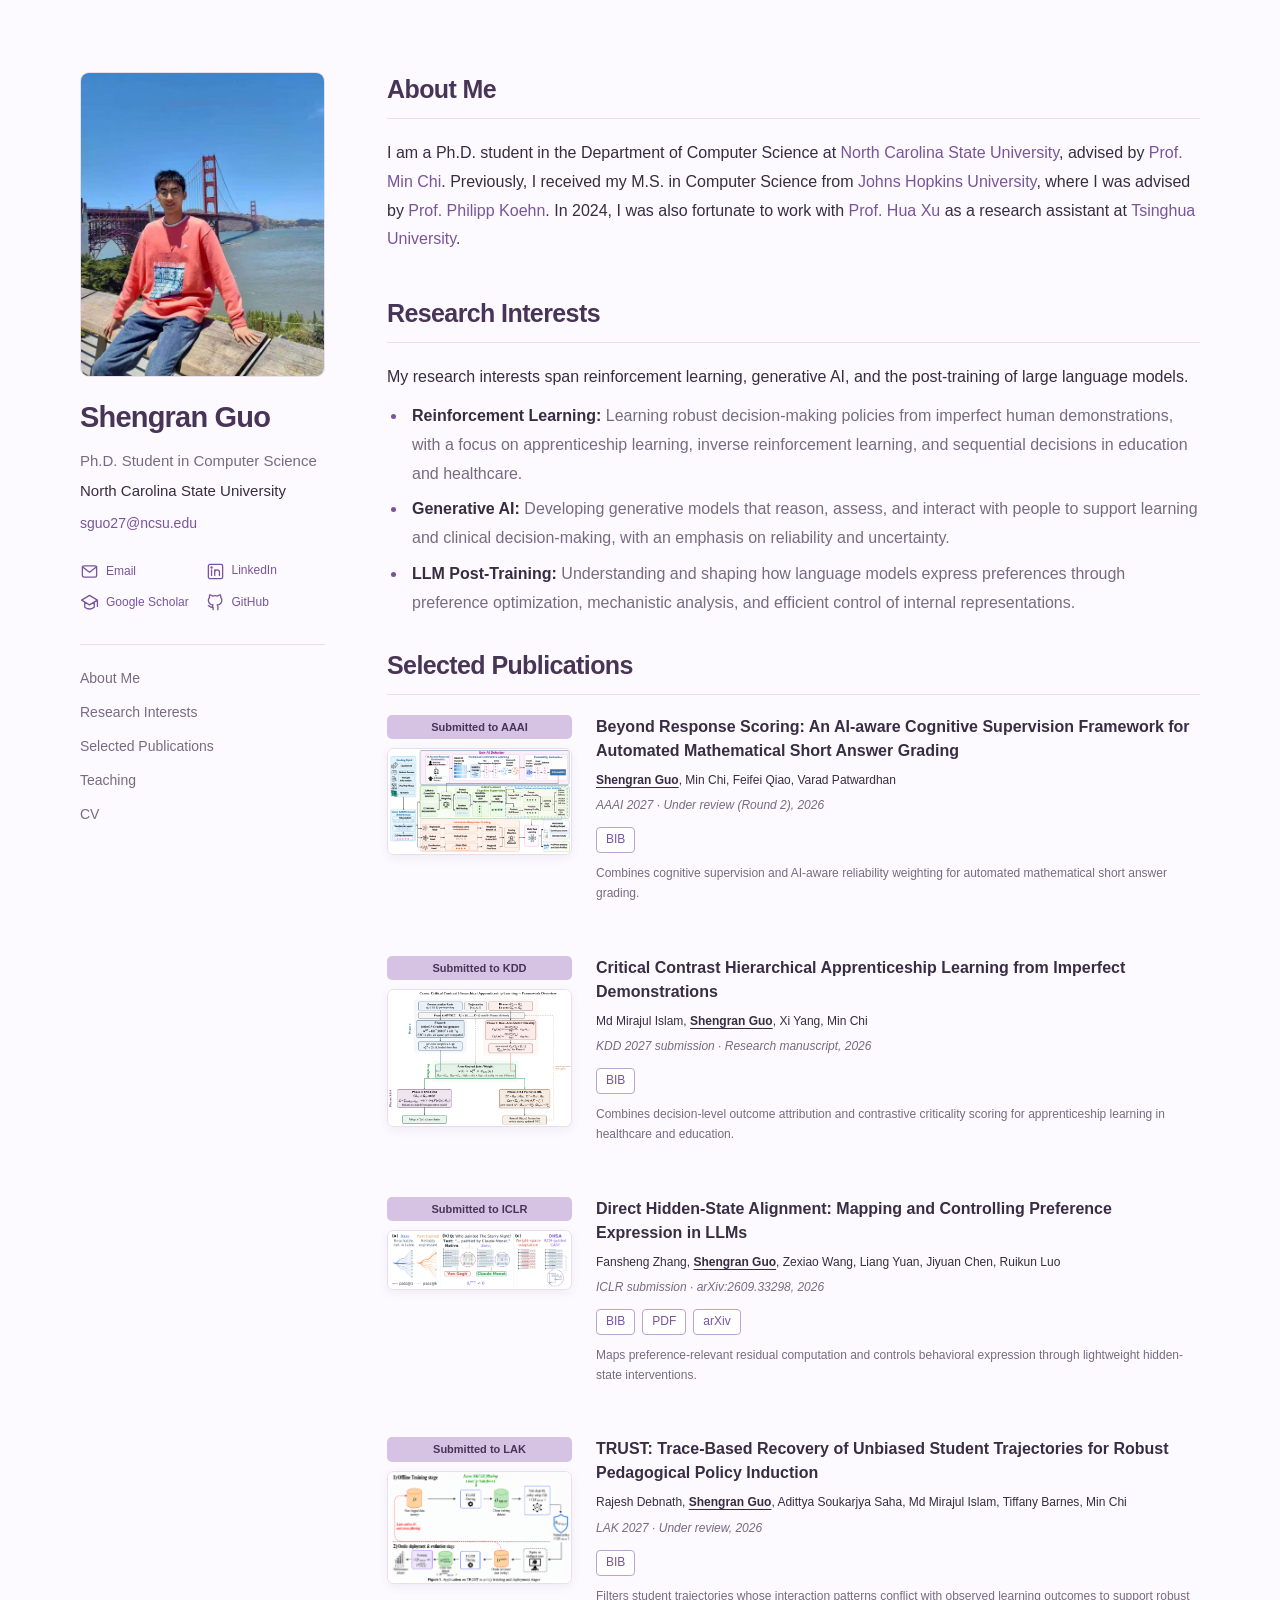
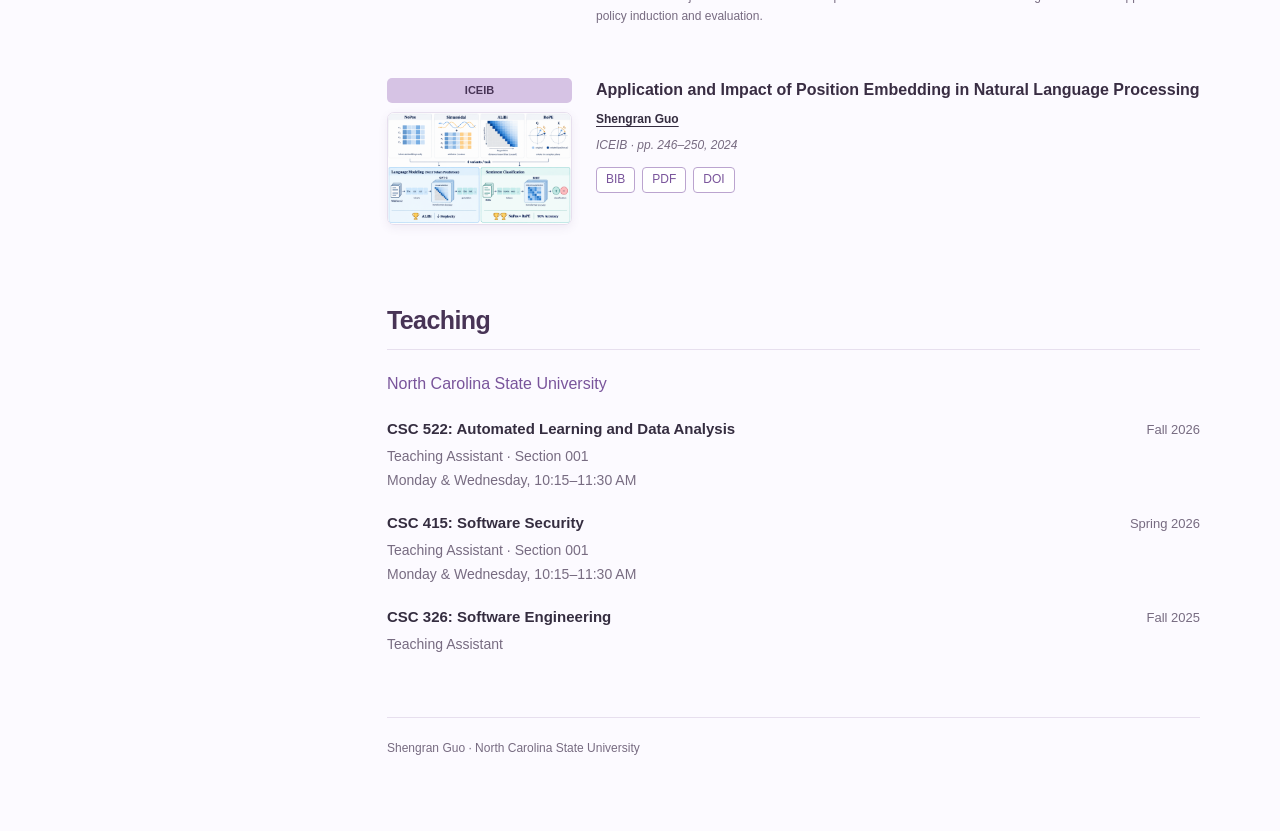
==== commit a2cdb8c6: "Order teaching experience from newest to oldest" ====
--- a/index.html
+++ b/index.html
@@ -50,10 +50,6 @@
         <h2>Teaching</h2>
         <p class="teaching-university"><a href="https://www.ncsu.edu/">North Carolina State University</a></p>
         <div class="teaching-entry">
-          <div class="teaching-heading"><h3>CSC 326: Software Engineering</h3><span>Fall 2025</span></div>
-          <p>Teaching Assistant</p>
-        </div>
-        <div class="teaching-entry">
           <div class="teaching-heading"><h3>CSC 522: Automated Learning and Data Analysis</h3><span>Fall 2026</span></div>
           <p>Teaching Assistant · Section 001<br>Monday &amp; Wednesday, 10:15–11:30 AM</p>
         </div>
@@ -61,6 +57,10 @@
           <div class="teaching-heading"><h3>CSC 415: Software Security</h3><span>Spring 2026</span></div>
           <p>Teaching Assistant · Section 001<br>Monday &amp; Wednesday, 10:15–11:30 AM</p>
         </div>
+        <div class="teaching-entry">
+          <div class="teaching-heading"><h3>CSC 326: Software Engineering</h3><span>Fall 2025</span></div>
+          <p>Teaching Assistant</p>
+        </div>
       </section>
       <footer>Shengran Guo · North Carolina State University</footer>
     </main>
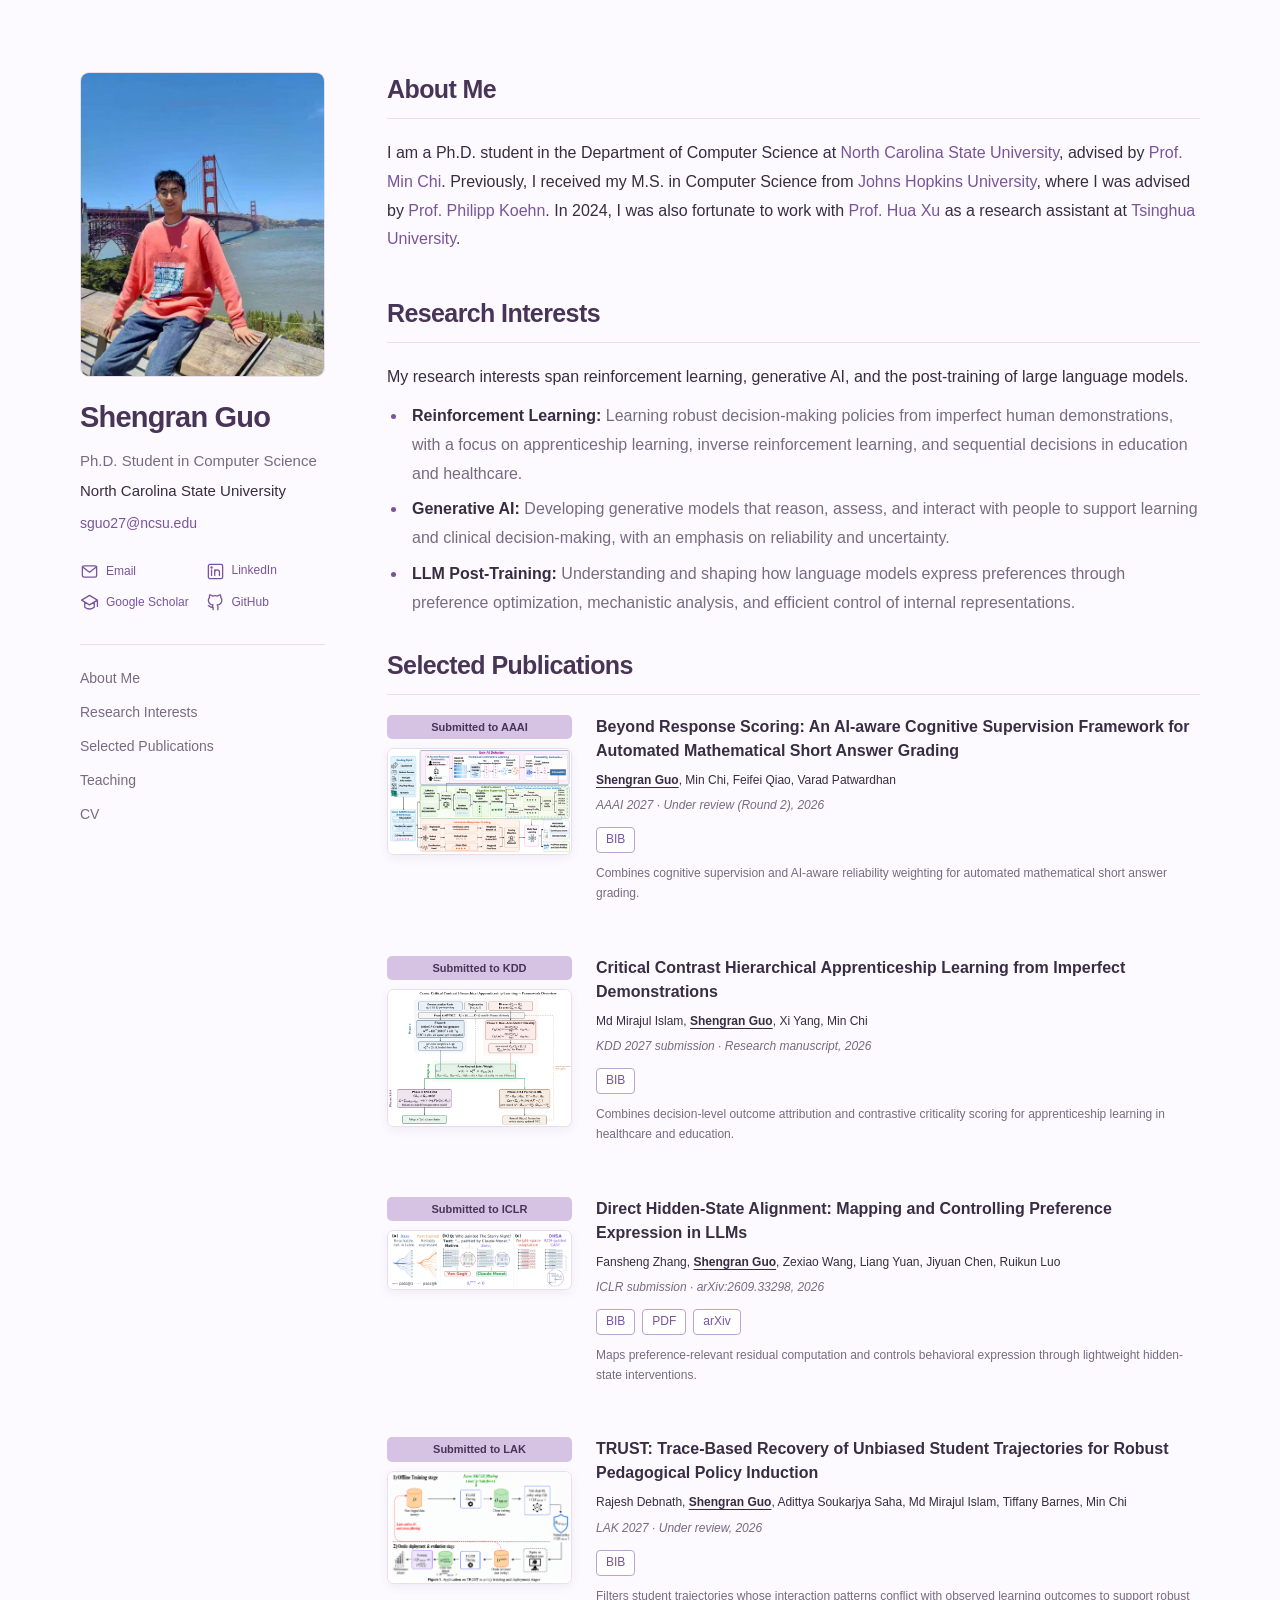
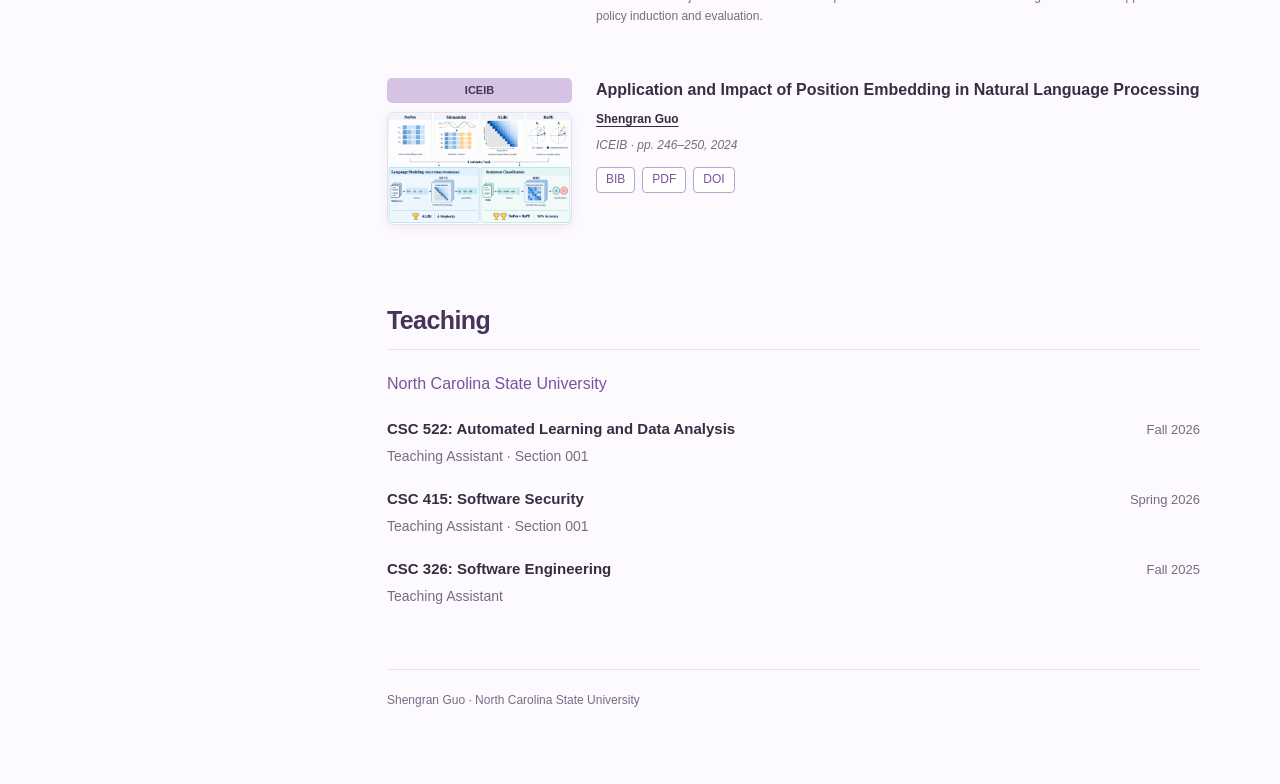
==== commit 3ca0d8ec: "Remove class meeting times from teaching section" ====
--- a/index.html
+++ b/index.html
@@ -51,11 +51,11 @@
         <p class="teaching-university"><a href="https://www.ncsu.edu/">North Carolina State University</a></p>
         <div class="teaching-entry">
           <div class="teaching-heading"><h3>CSC 522: Automated Learning and Data Analysis</h3><span>Fall 2026</span></div>
-          <p>Teaching Assistant · Section 001<br>Monday &amp; Wednesday, 10:15–11:30 AM</p>
+          <p>Teaching Assistant · Section 001</p>
         </div>
         <div class="teaching-entry">
           <div class="teaching-heading"><h3>CSC 415: Software Security</h3><span>Spring 2026</span></div>
-          <p>Teaching Assistant · Section 001<br>Monday &amp; Wednesday, 10:15–11:30 AM</p>
+          <p>Teaching Assistant · Section 001</p>
         </div>
         <div class="teaching-entry">
           <div class="teaching-heading"><h3>CSC 326: Software Engineering</h3><span>Fall 2025</span></div>
--- a/assets/style.css
+++ b/assets/style.css
@@ -43,3 +43,14 @@
 
 .teaching-university{margin-bottom:18px}.teaching-entry{margin-bottom:18px}.teaching-heading{display:flex;justify-content:space-between;align-items:baseline;gap:12px}.teaching-heading h3{font-size:15px;line-height:1.6}.teaching-heading>span{font-size:13px;color:var(--muted);white-space:nowrap}.teaching-entry p{font-size:14px;color:var(--muted);line-height:1.7;margin:4px 0 0}
 @media(max-width:640px){.teaching-heading{display:block}.teaching-heading>span{display:block;margin-top:2px}}
+
+/* Structured web CV with dated entries. */
+.cv-contents{display:flex;flex-wrap:wrap;gap:8px 20px;border:0;padding:0;margin:0 0 32px}.cv-contents a{font-size:13px}
+.cv-section{margin-bottom:34px}.cv-section h2{font-size:21px;margin-bottom:18px}.cv-section p{font-size:15px}
+.cv-contact{display:grid;grid-template-columns:150px 1fr;gap:8px 16px;font-size:14px}.cv-contact dt{font-weight:650}.cv-contact dd{margin:0}
+.cv-entry{display:grid;grid-template-columns:155px minmax(0,1fr);gap:22px;margin-bottom:24px}.cv-date{font-size:13px;color:var(--muted);padding-top:2px}.cv-entry h3{font-size:15px;line-height:1.6}.cv-entry .cv-org{font-size:14px;color:var(--blue);margin:4px 0 6px}.cv-entry ul{margin:6px 0 0;padding-left:18px;font-size:14px;line-height:1.75}.cv-entry ul:empty{display:none}.cv-entry li{margin-bottom:5px}.cv-skills{font-size:14px}.cv-skills dt{font-weight:650;margin-top:12px}.cv-skills dd{margin:3px 0 0}
+@media(max-width:850px){.cv-entry{grid-template-columns:1fr;gap:5px}.cv-contact{grid-template-columns:1fr;gap:2px}.cv-contact dd{margin-bottom:8px}}
+
+.cv-research-image{display:block;width:100%;height:auto;margin-top:12px;border:1px solid var(--line);border-radius:5px;background:white}
+.cv-research-entry{grid-template-columns:185px minmax(0,1fr)}
+@media(max-width:850px){.cv-research-entry{grid-template-columns:1fr}.cv-research-image{width:185px;max-width:100%;margin-bottom:8px}}
